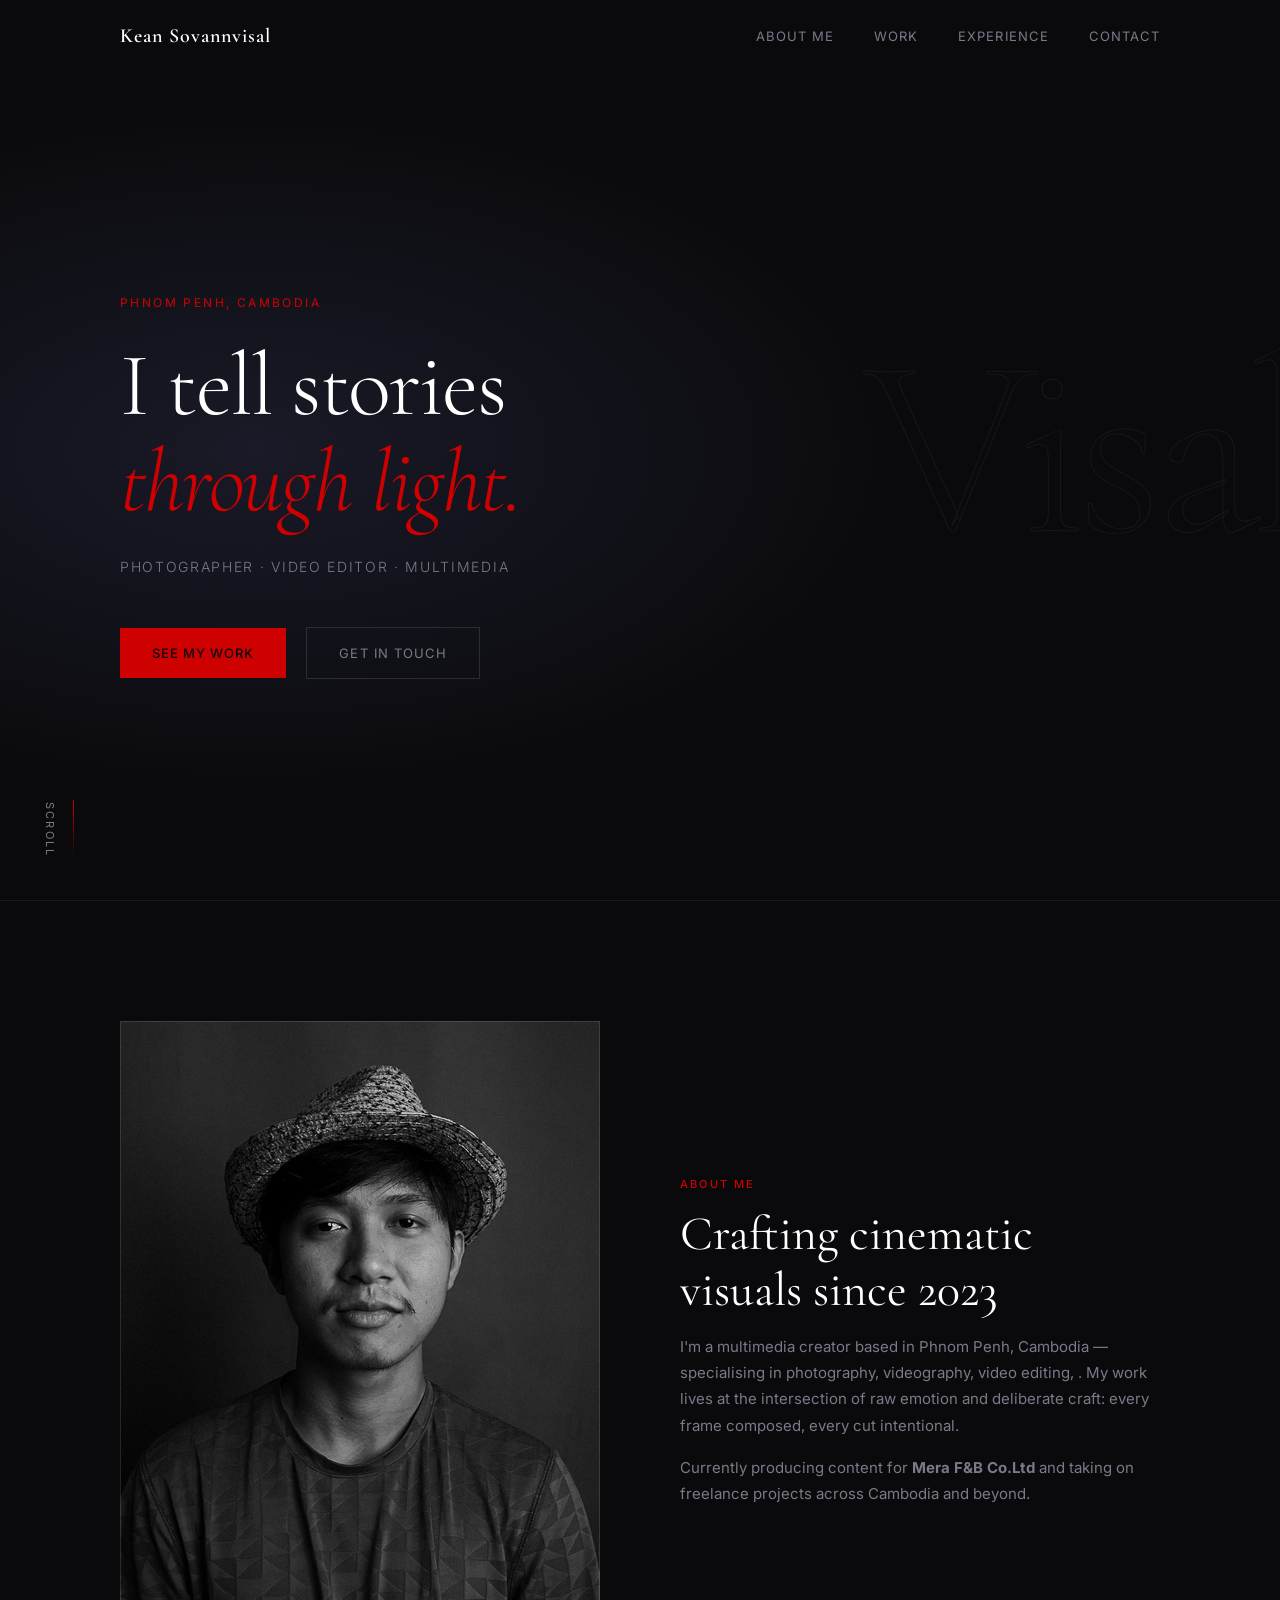
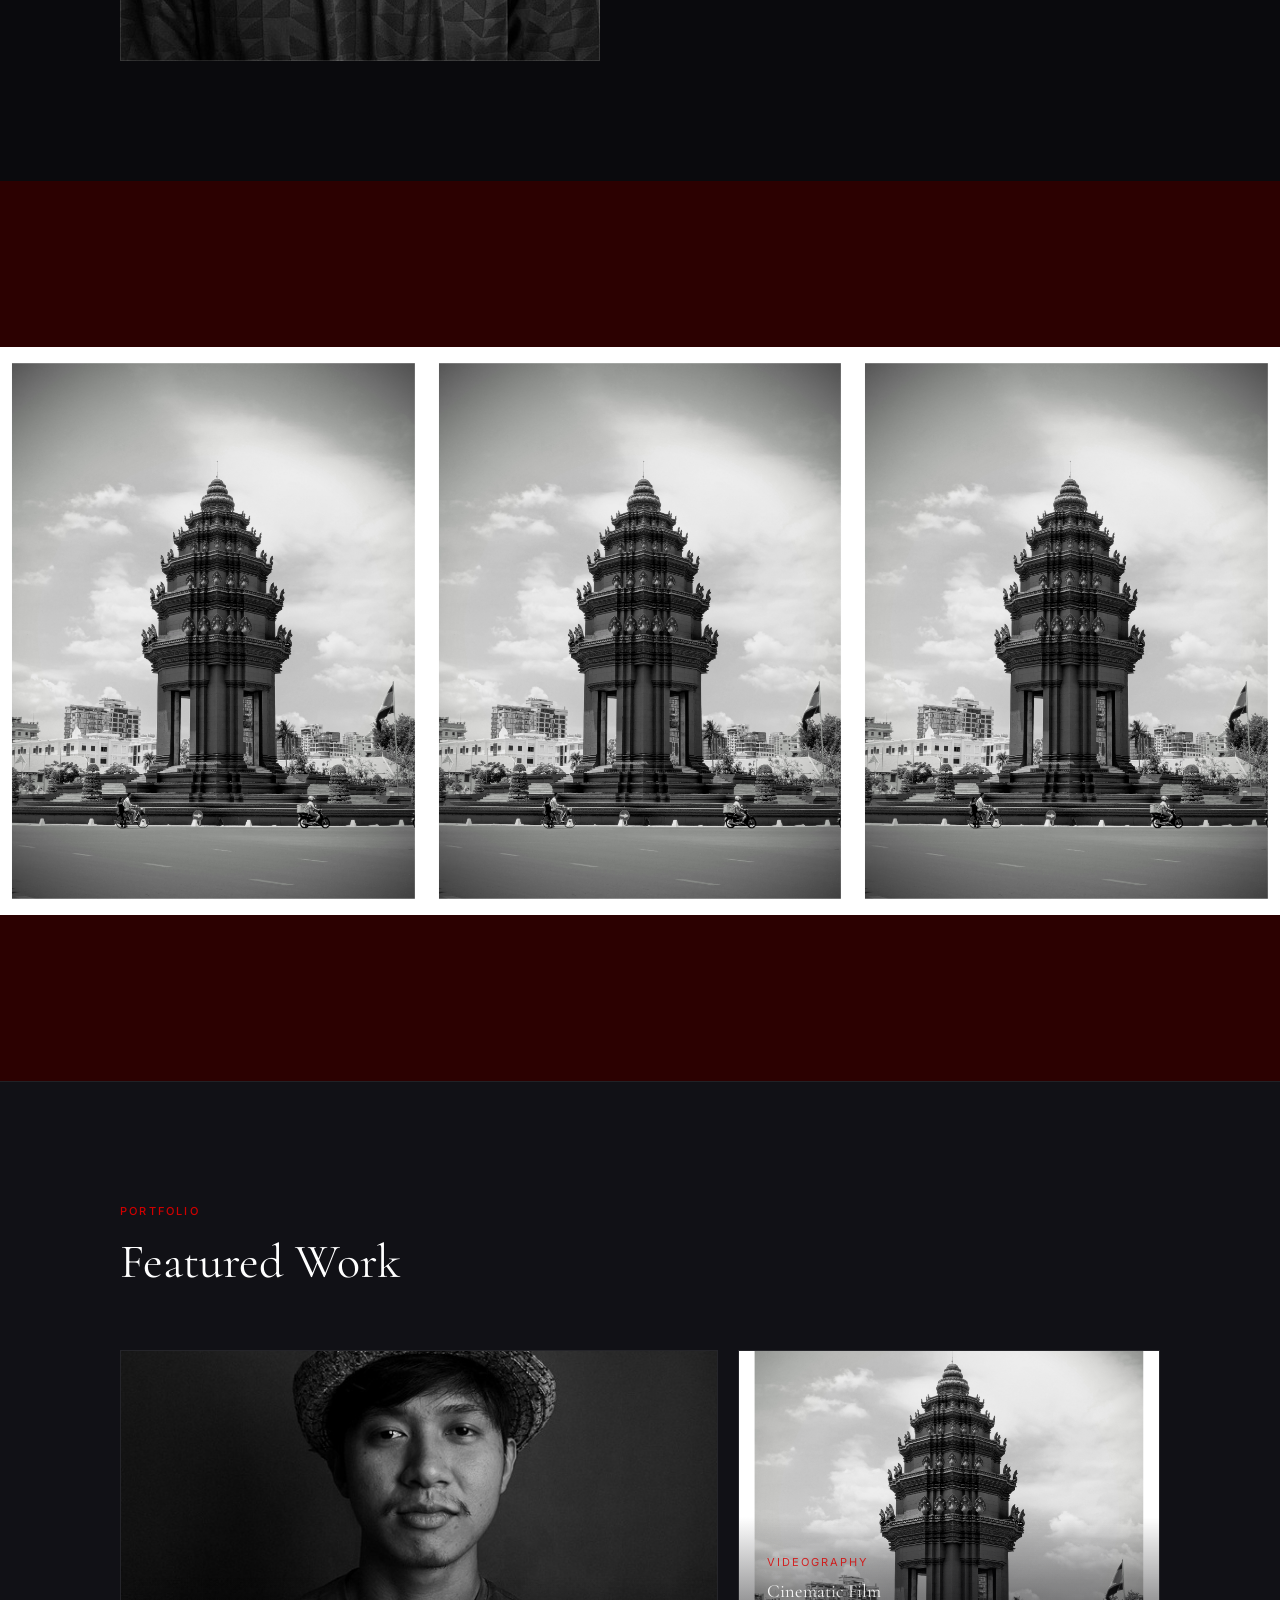
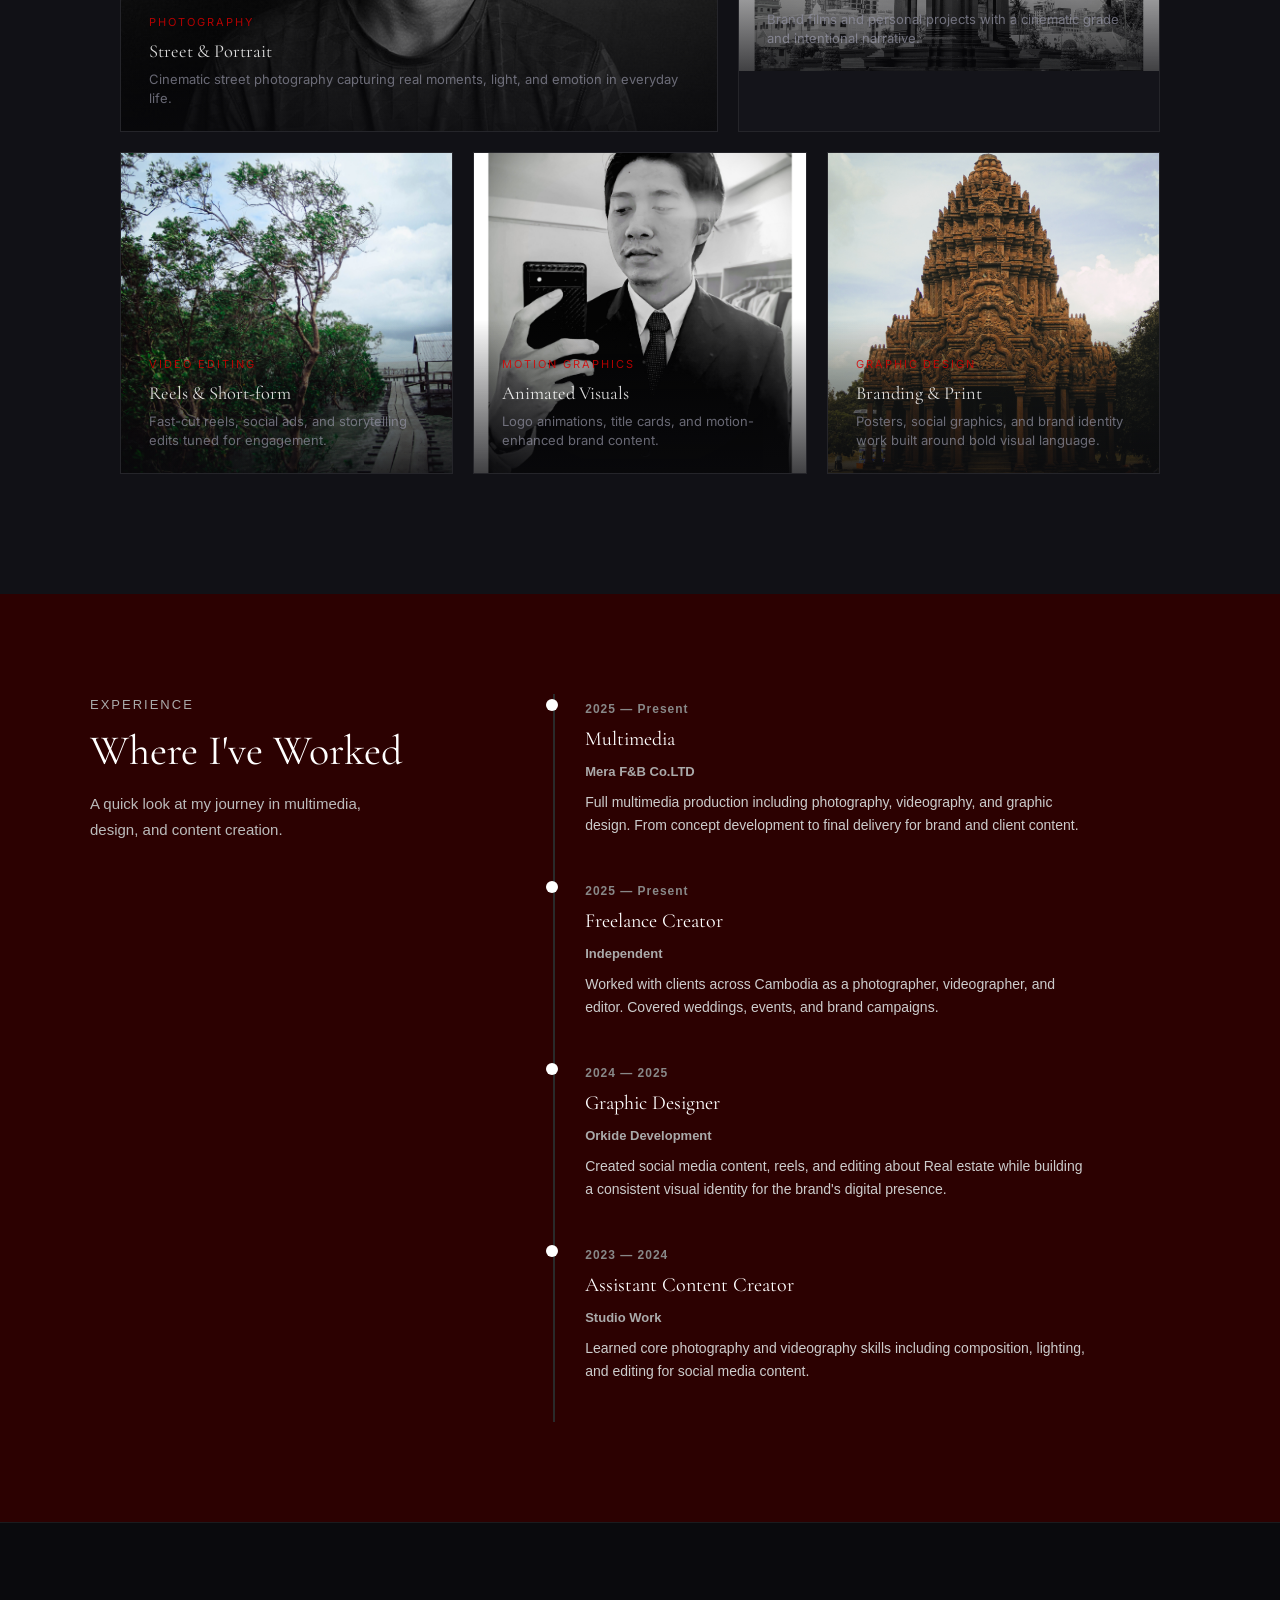
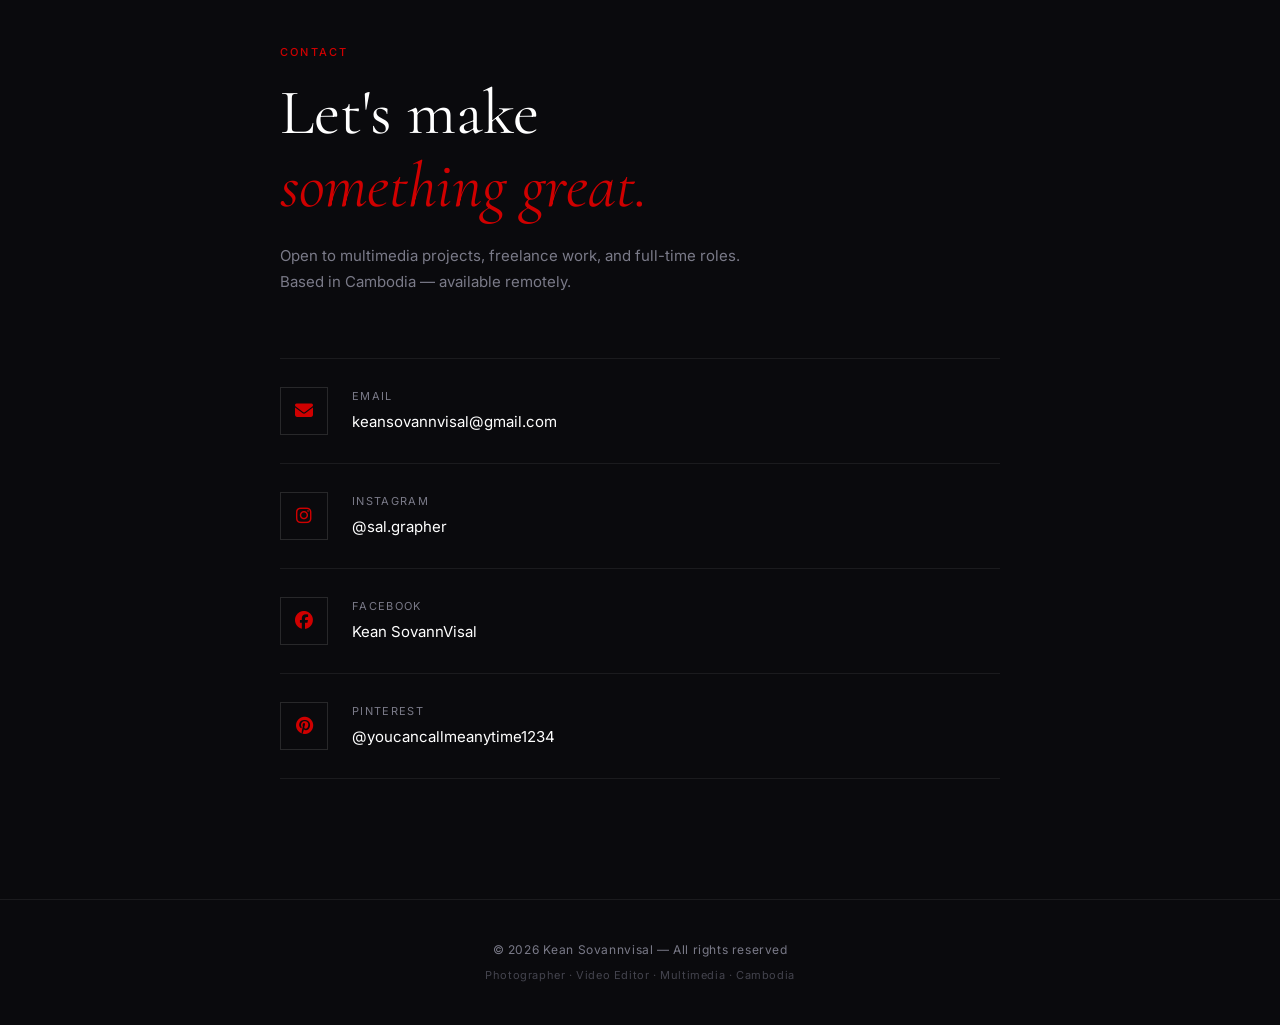
==== index.html @ 7aa65183 "Add files via upload" ====
<!DOCTYPE html>
<html lang="en">
<head>
  <meta charset="UTF-8" />
  <meta name="viewport" content="width=device-width, initial-scale=1.0" />
  <title>Kean Sovannvisal</title>
  <link rel="preconnect" href="https://fonts.googleapis.com">
  <link rel="preconnect" href="https://fonts.gstatic.com" crossorigin>
  <link href="https://fonts.googleapis.com/css2?family=Cormorant+Garamond:ital,wght@0,300;0,400;0,600;1,300;1,400&family=Inter:wght@300;400;500&display=swap" rel="stylesheet">
  <link rel="stylesheet" href="https://cdnjs.cloudflare.com/ajax/libs/font-awesome/6.5.0/css/all.min.css">
  <link rel="stylesheet" href="style.css" />
  <link rel="icon" type="image/png" href="img/sal graphy.png">
</head>
<body>

<!-- NAV -->
<header class="site-header" id="site-header">
  <div class="nav-inner">

    <a href="#home" class="nav-logo">Kean Sovannvisal</a>

    <nav class="nav-links" id="nav-links">
      <a href="#about">About Me</a>
      <a href="#work">Work</a>
      <a href="#experience">Experience</a>
      <a href="#contact">Contact</a>
    </nav>

    <button class="nav-toggle" id="nav-toggle" aria-label="Open menu">
      <span></span><span></span><span></span>
    </button>

  </div>
</header>

<!-- HERO -->
<section id="home" class="hero">
  <div class="hero-bg-text" aria-hidden="true">Visal</div>
  <div class="hero-content">
    <p class="hero-eyebrow">Phnom Penh, Cambodia</p>
    <h1 class="hero-headline">
      I tell stories<br><em>through light.</em>
    </h1>
    <p class="hero-sub">Photographer · Video Editor · Multimedia</p>
    <div class="hero-cta">
      <a href="#work" class="btn-primary">See My Work</a>
      <a href="#contact" class="btn-ghost">Get In Touch</a>
    </div>
  </div>
  <div class="hero-scroll-hint" aria-hidden="true">
    <span>scroll</span>
    <div class="scroll-line"></div>
  </div>
</section>

<!-- ABOUT (inline, minimal) -->
<section id="about" class="about-band">
  <div class="about-band-inner">
    <div class="about-img-wrap">
      <img src="img/5.jpg" alt="Kean Sovannvisal" />
    </div>
    <div class="about-copy">
      <p class="section-eyebrow">About Me</p>
      <h2>Crafting cinematic<br>visuals since 2023</h2>
      <p class="body-text">
        I'm a multimedia creator based in Phnom Penh, Cambodia — specialising in photography, videography,
        video editing, . My work lives at the intersection of raw emotion
        and deliberate craft: every frame composed, every cut intentional.
      </p>
      <p class="body-text">
        Currently producing content for <b>Mera F&B Co.Ltd</b> and taking on freelance projects
        across Cambodia and beyond.
      </p>
    </div>
  </div>
</section>

<!-- PHOTOGRAPHY HERO SECTION -->
<section id="photography" class="photo-hero">

  <div class="photo-overlay"></div>
    <div class="about-img-wrap">
      <img src="img/4.jpg" alt="Kean Sovannvisal" />
    </div>
        <div class="about-img-wrap">
      <img src="img/4.jpg" alt="Kean Sovannvisal" />
    </div>
    <div class="about-img-wrap">
      <img src="img/4.jpg" alt="Kean Sovannvisal" />
    </div>

  </div>

</section>

<!-- WORK / PORTFOLIO -->
<section id="work" class="section-work">
  <div class="section-header">
    <p class="section-eyebrow">Portfolio</p>
    <h2>Featured Work</h2>
  </div>

  <div class="work-grid">

    <!-- Photography -->
    <a href="photography.html" class="work-card work-card--wide" data-cat="Photography">
      <div class="work-card-inner">
        <div class="work-card-img">
          <img src="img/5.jpg" alt="Photography Work">
        </div>
        <div class="work-card-meta">
          <span class="work-cat">Photography</span>
          <h3>Street & Portrait</h3>
          <p>Cinematic street photography capturing real moments, light, and emotion in everyday life.</p>
        </div>
      </div>
    </a>

    <!-- Videography -->
    <a href="videography.html" class="work-card" data-cat="Videography">
      <div class="work-card-inner">
        <div class="work-card-img">
          <img src="img/4.jpg" alt="Videography Work">
        </div>
        <div class="work-card-meta">
          <span class="work-cat">Videography</span>
          <h3>Cinematic Film</h3>
          <p>Brand films and personal projects with a cinematic grade and intentional narrative.</p>
        </div>
      </div>
    </a>

    <!-- Video Editing -->
    <a href="editing.html" class="work-card" data-cat="Editing">
      <div class="work-card-inner">
        <div class="work-card-img">
          <img src="img/1.jpg" alt="Video Editing Work">
        </div>
        <div class="work-card-meta">
          <span class="work-cat">Video Editing</span>
          <h3>Reels & Short-form</h3>
          <p>Fast-cut reels, social ads, and storytelling edits tuned for engagement.</p>
        </div>
      </div>
    </a>

    <!-- Motion Graphics -->
    <a href="motion.html" class="work-card" data-cat="Motion">
      <div class="work-card-inner">
        <div class="work-card-img">
          <img src="img/3.jpg" alt="Motion Graphics Work">
        </div>
        <div class="work-card-meta">
          <span class="work-cat">Motion Graphics</span>
          <h3>Animated Visuals</h3>
          <p>Logo animations, title cards, and motion-enhanced brand content.</p>
        </div>
      </div>
    </a>

    <!-- Graphic Design -->
    <a href="design.html" class="work-card" data-cat="Design">
      <div class="work-card-inner">
        <div class="work-card-img">
          <img src="img/2.jpg" alt="Graphic Design Work">
        </div>
        <div class="work-card-meta">
          <span class="work-cat">Graphic Design</span>
          <h3>Branding & Print</h3>
          <p>Posters, social graphics, and brand identity work built around bold visual language.</p>
        </div>
      </div>
    </a>

  </div>
</section>

<!-- EXPERIENCE -->
<section id="experience" class="experience">
  <div class="experience-container">

    <!-- Left Title -->
    <div class="experience-header">
      <p class="eyebrow">Experience</p>
      <h2>Where I've Worked</h2>
      <p class="subtext">
        A quick look at my journey in multimedia, design, and content creation.
      </p>
    </div>

    <!-- Timeline -->
    <div class="timeline">

      <div class="timeline-item">
        <span class="timeline-year"><b>2025 — Present</b></span>
        <div class="timeline-content">
          <h3>Multimedia</h3>
          <span class="company"><b>Mera F&B Co.LTD</b></span>
          <p>
            Full multimedia production including photography, videography, and graphic design.
            From concept development to final delivery for brand and client content.
          </p>
        </div>
      </div>

      <div class="timeline-item">
        <span class="timeline-year"><b>2025 — Present</b></span>
        <div class="timeline-content">
          <h3>Freelance Creator</h3>
          <span class="company"><b>Independent</b></span>
          <p>
            Worked with clients across Cambodia as a photographer, videographer, and editor.
            Covered weddings, events, and brand campaigns.
          </p>
        </div>
      </div>

      <div class="timeline-item">
        <span class="timeline-year"><b>2024 — 2025</b></span>
        <div class="timeline-content">
          <h3>Graphic Designer</h3>
          <span class="company"><b>Orkide Development</b></span>
          <p>
            Created social media content, reels, and editing about Real estate while building a consistent
            visual identity for the brand's digital presence.
          </p>
        </div>
      </div>

      <div class="timeline-item">
        <span class="timeline-year"><b>2023 — 2024</b></span>
        <div class="timeline-content">
          <h3>Assistant Content Creator</h3>
          <span class="company"><b>Studio Work</b></span>
          <p>
            Learned core photography and videography skills including composition, lighting,
            and editing for social media content.
          </p>
        </div>
      </div>

    </div>

  </div>
</section>

</section>

<!-- CONTACT -->
<section id="contact" class="section-contact">
  <div class="contact-inner">
    <p class="section-eyebrow">Contact</p>
    <h2>Let's make<br><em>something great.</em></h2>
    <p class="contact-sub">Open to multimedia projects, freelance work, and full-time roles. Based in Cambodia — available remotely.</p>

    <div class="contact-links">

      <a href="keansovannvisal@gmail.com" class="contact-link">
        <div class="contact-link-icon"><i class="fa-solid fa-envelope"></i></div>
        <div>
          <p class="contact-link-label">Email</p>
          <p class="contact-link-val">keansovannvisal@gmail.com</p>
        </div>
      </a>

      <a href="https://www.instagram.com/sal.grapher" class="contact-link" target="_blank" rel="noopener">
        <div class="contact-link-icon"><i class="fa-brands fa-instagram"></i></div>
        <div>
          <p class="contact-link-label">Instagram</p>
          <p class="contact-link-val">@sal.grapher</p>
        </div>
      </a>

      <a href="https://web.facebook.com/Mr.Visal.Jr/" class="contact-link" target="_blank" rel="noopener">
        <div class="contact-link-icon"><i class="fa-brands fa-facebook"></i></div>
        <div>
          <p class="contact-link-label">Facebook</p>
          <p class="contact-link-val">Kean SovannVisal</p>
        </div>
      </a>

      <a href="https://www.pinterest.com/youcancallmeanytime1234/" class="contact-link" target="_blank" rel="noopener">
        <div class="contact-link-icon"><i class="fa-brands fa-pinterest"></i></div>
        <div>
          <p class="contact-link-label">Pinterest</p>
          <p class="contact-link-val">@youcancallmeanytime1234</p>
        </div>
      </a>

    </div>
  </div>
</section>

<!-- FOOTER -->
<footer class="site-footer">
  <p>© 2026 Kean Sovannvisal — All rights reserved</p>
  <p class="footer-tagline">Photographer · Video Editor · Multimedia · Cambodia</p>
</footer>

<script src="script.js"></script>
</body>
</html>
---- style.css ----
/* ============================================================
   RESET & BASE
   ============================================================ */
*, *::before, *::after {
  margin: 0;
  padding: 0;
  box-sizing: border-box;
}

:root {
  --black:       #0a0a0d;
  --ink:         #111116;
  --surface:     #14141a;
  --surface-2:   #1c1c24;
  --border:      rgba(255, 255, 255, 0.07);
  --border-mid:  rgba(255, 255, 255, 0.12);
  --gold:        #cf0000;
  --gold-dim:    rgba(200, 169, 110, 0.15);
  --white:       #ffffff;
  --muted:       #7a7a88;
  --text:        #d4d4dc;

  --font-display: 'Cormorant Garamond', Georgia, serif;
  --font-body:    'Inter', system-ui, sans-serif;

  --max-w: 1120px;
  --nav-h: 72px;
}

html {
  scroll-behavior: smooth;
  -webkit-font-smoothing: antialiased;
}

body {
  background: var(--black);
  color: var(--text);
  font-family: var(--font-body);
  font-size: 16px;
  line-height: 1.7;
  overflow-x: hidden;
}

img { display: block; width: 100%; height: 100%; object-fit: cover; }
a { text-decoration: none; color: inherit; }

/* ============================================================
   TYPOGRAPHY HELPERS
   ============================================================ */
.section-eyebrow {
  font-family: var(--font-body);
  font-size: 11px;
  font-weight: 500;
  letter-spacing: 0.2em;
  text-transform: uppercase;
  color: var(--gold);
  margin-bottom: 14px;
}

h2 {
  font-family: var(--font-display);
  font-size: clamp(2rem, 4vw, 3rem);
  font-weight: 400;
  color: var(--white);
  line-height: 1.15;
}

h2 em {
  font-style: italic;
  color: var(--gold);
}

h3 {
  font-family: var(--font-display);
  font-size: 1.35rem;
  font-weight: 400;
  color: var(--white);
  line-height: 1.3;
}

.body-text {
  color: var(--muted);
  font-size: 15px;
  line-height: 1.75;
  margin-top: 16px;
}

/* ============================================================
   NAVIGATION
   ============================================================ */
.site-header {
  position: fixed;
  top: 0; left: 0;
  width: 100%;
  z-index: 100;
  transition: background 0.4s, border-color 0.4s;
  border-bottom: 1px solid transparent;
}

.site-header.scrolled {
  background: rgba(10, 10, 13, 0.88);
  backdrop-filter: blur(16px);
  -webkit-backdrop-filter: blur(16px);
  border-color: var(--border);
}

.nav-inner {
  max-width: var(--max-w);
  margin: auto;
  padding: 0 40px;
  height: var(--nav-h);
  display: flex;
  align-items: center;
  justify-content: space-between;
}

.nav-logo {
  font-family: var(--font-display);
  font-size: 20px;
  font-weight: 600;
  letter-spacing: 0.05em;
  color: var(--white);
  transition: color 0.2s;
}

.nav-logo:hover { color: var(--gold); }

.nav-links {
  display: flex;
  gap: 40px;
}

.nav-links a {
  font-size: 13px;
  font-weight: 400;
  letter-spacing: 0.08em;
  text-transform: uppercase;
  color: var(--muted);
  position: relative;
  transition: color 0.25s;
}

.nav-links a::after {
  content: '';
  position: absolute;
  bottom: -4px; left: 0;
  width: 0; height: 1px;
  background: var(--gold);
  transition: width 0.3s;
}

.nav-links a:hover { color: var(--white); }
.nav-links a:hover::after { width: 100%; }
.nav-links a.active { color: var(--white); }
.nav-links a.active::after { width: 100%; }

.nav-toggle {
  display: none;
  flex-direction: column;
  gap: 5px;
  background: none;
  border: none;
  cursor: pointer;
  padding: 4px;
}

.nav-toggle span {
  display: block;
  width: 24px; height: 1.5px;
  background: var(--white);
  transition: 0.3s;
}

/* ============================================================
   HERO
   ============================================================ */
.hero {
  position: relative;
  height: 100vh;
  min-height: 640px;
  display: flex;
  align-items: center;
  overflow: hidden;
  background: radial-gradient(ellipse 80% 60% at 20% 50%, #1a1a28 0%, var(--black) 65%);
}

.hero-bg-text {
  position: absolute;
  right: -2vw;
  top: 50%;
  transform: translateY(-50%);
  font-family: var(--font-display);
  font-size: clamp(120px, 20vw, 260px);
  font-weight: 300;
  letter-spacing: -0.04em;
  color: transparent;
  -webkit-text-stroke: 1px rgba(200, 169, 110, 0.08);
  white-space: nowrap;
  pointer-events: none;
  user-select: none;
}

.hero-content {
  max-width: var(--max-w);
  width: 100%;
  margin: auto;
  padding: 0 40px;
  padding-top: var(--nav-h);
  position: relative;
  z-index: 2;
}

.hero-eyebrow {
  font-size: 12px;
  font-weight: 400;
  letter-spacing: 0.2em;
  text-transform: uppercase;
  color: var(--gold);
  margin-bottom: 24px;
  opacity: 0;
  animation: fadeUp 0.8s 0.2s forwards;
}

.hero-headline {
  font-family: var(--font-display);
  font-size: clamp(3rem, 7vw, 6rem);
  font-weight: 300;
  line-height: 1.08;
  color: var(--white);
  letter-spacing: -0.02em;
  margin-bottom: 24px;
  opacity: 0;
  animation: fadeUp 0.9s 0.35s forwards;
}

.hero-headline em {
  font-style: italic;
  color: var(--gold);
}

.hero-sub {
  font-size: 14px;
  font-weight: 300;
  letter-spacing: 0.12em;
  text-transform: uppercase;
  color: var(--muted);
  margin-bottom: 48px;
  opacity: 0;
  animation: fadeUp 0.9s 0.5s forwards;
}

.hero-cta {
  display: flex;
  gap: 20px;
  align-items: center;
  opacity: 0;
  animation: fadeUp 0.9s 0.65s forwards;
}

.btn-primary {
  display: inline-block;
  padding: 14px 32px;
  background: var(--gold);
  color: var(--black);
  font-size: 13px;
  font-weight: 500;
  letter-spacing: 0.08em;
  text-transform: uppercase;
  transition: background 0.25s, transform 0.2s;
}

.btn-primary:hover {
  background: #e0c07e;
  transform: translateY(-2px);
}

.btn-ghost {
  display: inline-block;
  padding: 14px 32px;
  border: 1px solid var(--border-mid);
  color: var(--muted);
  font-size: 13px;
  font-weight: 400;
  letter-spacing: 0.08em;
  text-transform: uppercase;
  transition: border-color 0.25s, color 0.25s, transform 0.2s;
}

.btn-ghost:hover {
  border-color: var(--gold);
  color: var(--white);
  transform: translateY(-2px);
}

.hero-scroll-hint {
  position: absolute;
  bottom: 40px;
  left: 40px;
  display: flex;
  align-items: center;
  gap: 14px;
  opacity: 0;
  animation: fadeUp 1s 1s forwards;
}

.hero-scroll-hint span {
  font-size: 11px;
  letter-spacing: 0.2em;
  text-transform: uppercase;
  color: var(--muted);
  writing-mode: vertical-rl;
}

.scroll-line {
  width: 1px;
  height: 60px;
  background: linear-gradient(to bottom, var(--gold), transparent);
  animation: scrollPulse 2s 1.5s infinite;
}

/* ============================================================
   ABOUT BAND
   ============================================================ */
.about-band {
  padding: 120px 0;
  border-top: 1px solid var(--border);
}

.about-band-inner {
  max-width: var(--max-w);
  margin: auto;
  padding: 0 40px;
  display: grid;
  grid-template-columns: 1fr 1fr;
  gap: 80px;
  align-items: center;
}

.about-img-wrap {
  position: relative;
  aspect-ratio: 3/4;
  overflow: hidden;
}

.about-img-wrap img {
  width: 100%;
  height: 100%;
  object-fit: cover;
  filter: grayscale(20%);
  transition: filter 0.5s;
}

.about-img-wrap:hover img { filter: grayscale(0%); }

.about-img-wrap::before {
  content: '';
  position: absolute;
  inset: 0;
  border: 1px solid var(--border-mid);
  z-index: 2;
  pointer-events: none;
}

.about-copy h2 { margin-bottom: 8px; }

/* ============================================================
   photography
   ============================================================ */

/* FULL BACKGROUND SECTION */
.photo-hero{
    position:relative;
    min-height:100vh;

    background-image:url("images/bg-photo.jpg");
    background-size:cover;
    background-position:center;

    display:flex;
    align-items:center;
}

/* RED CINEMATIC OVERLAY */
.photo-overlay{
    position:absolute;
    inset:0;
    background-color: #2c0101;
    
}

/* CONTENT ON TOP */
.photo-content{
    position:relative;
    z-index:2;
    text-align:center;
}

.photo-content h2{
    font-size:40px;
    color:#ff2b2b;
    margin-bottom:10px;
}

.photo-content p{
    color:#ccc;
    margin-bottom:40px;
}

/* IMAGE CARDS */
.photo-cards{
    position:relative;
    height:420px;
    display:flex;
    justify-content:center;
    align-items:center;
}

/* base card style */
.card{
    position:absolute;
    width:220px;
    height:320px;
    object-fit:cover;
    border-radius:14px;

    border:1px solid rgba(255,0,0,0.3);
    box-shadow:0 20px 60px rgba(0,0,0,0.6);

    transition:.4s;
}

/* positioning */
.c1{
    transform:rotate(-10deg) translateX(-120px);
    z-index:1;
}

.c2{
    transform:rotate(5deg);
    z-index:3;
}

.c3{
    transform:rotate(12deg) translateX(120px);
    z-index:2;
}

/* hover effect (center focus) */
.photo-cards:hover .card{
    transform:rotate(0deg) translateX(0);
}

.photo-cards:hover .c2{
    transform:scale(1.1);
}

/* RESPONSIVE */
@media(max-width:768px){

    .card{
        width:180px;
        height:260px;
    }

    .c1{ transform:rotate(-8deg) translateX(-80px); }
    .c3{ transform:rotate(8deg) translateX(80px); }
}
/* ============================================================
   WORK / PORTFOLIO
   ============================================================ */
.section-work {
  padding: 120px 0;
  border-top: 1px solid var(--border);
  background: var(--ink);
}

.section-header {
  max-width: var(--max-w);
  margin: 0 auto 60px;
  padding: 0 40px;
}

.work-grid {
  max-width: var(--max-w);
  margin: auto;
  padding: 0 40px;
  display: grid;
  grid-template-columns: repeat(12, 1fr);
  grid-template-rows: auto auto;
  gap: 20px;
}

.work-card {
  position: relative;
  overflow: hidden;
  cursor: pointer;
  background: var(--surface);
  border: 1px solid var(--border);
  transition: border-color 0.3s;
}

.work-card:hover { border-color: var(--gold); }
.work-card:hover .work-card-meta { opacity: 1; transform: translateY(0); }
.work-card:hover .work-card-img { transform: scale(1.04); }

.work-card--wide { grid-column: span 7; }
.work-card:not(.work-card--wide) { grid-column: span 5; }
.work-card:nth-child(n+3) { grid-column: span 4; }

.work-card-inner { position: relative; overflow: hidden; }

.work-card-img {
  height: 320px;
  width: 100%;
  transition: transform 0.5s ease;
}

.work-card--wide .work-card-img { height: 380px; }

/* Placeholder coloured images until real photos are added */
.placeholder-img--1 { background: linear-gradient(135deg, #1a1424 0%, #2d1f1a 100%); }
.placeholder-img--2 { background: linear-gradient(135deg, #141824 0%, #1a2418 100%); }
.placeholder-img--3 { background: linear-gradient(135deg, #241418 0%, #1a1424 100%); }
.placeholder-img--4 { background: linear-gradient(135deg, #181824 0%, #24181a 100%); }
.placeholder-img--5 { background: linear-gradient(135deg, #241a14 0%, #14241a 100%); }

.work-card-meta {
  position: absolute;
  bottom: 0; left: 0; right: 0;
  padding: 30px 28px 28px;
  background: linear-gradient(to top, rgba(10,10,13,0.95) 0%, transparent 100%);
  opacity: 0.85;
  transform: translateY(6px);
  transition: opacity 0.35s, transform 0.35s;
}

.work-cat {
  display: inline-block;
  font-size: 11px;
  letter-spacing: 0.18em;
  text-transform: uppercase;
  color: var(--gold);
  margin-bottom: 8px;
}

.work-card-meta h3 { font-size: 1.15rem; margin-bottom: 6px; }

.work-card-meta p {
  font-size: 13px;
  color: var(--muted);
  line-height: 1.5;
}
/* ============================================================
Experience   
============================================================ */
.experience {
  padding: 100px 20px;
  background: #2c0101;
  color: #ffffff;
  font-family: Arial, Helvetica, sans-serif;
}

.experience-container {
  max-width: 1100px;
  margin: auto;
  display: flex;
  gap: 60px;
  align-items: flex-start;
}

/* LEFT SIDE */
.experience-header {
  flex: 1;
}

.eyebrow {
  color: #aaa;
  letter-spacing: 2px;
  text-transform: uppercase;
  font-size: 13px;
  margin-bottom: 10px;
}

.experience-header h2 {
  font-size: 42px;
  margin-bottom: 15px;
  line-height: 1.2;
}

.subtext {
  color: #bbb;
  font-size: 15px;
  max-width: 300px;
}

/* TIMELINE */
.timeline {
  flex: 1.5;
  position: relative;
  padding-left: 30px;
  border-left: 2px solid #2a2a2a;
}

.timeline-item {
  margin-bottom: 40px;
  position: relative;
}

/* DOT */
.timeline-item::before {
  content: "";
  position: absolute;
  left: -39px;
  top: 5px;
  width: 12px;
  height: 12px;
  background: #fff;
  border-radius: 50%;
}

/* YEAR */
.timeline-year {
  font-size: 12px;
  color: #888;
  letter-spacing: 1px;
}

/* CONTENT */
.timeline-content h3 {
  font-size: 20px;
  margin: 5px 0;
}

.company {
  display: inline-block;
  font-size: 13px;
  color: #aaa;
  margin-bottom: 8px;
}

.timeline-content p {
  font-size: 14px;
  color: #ccc;
  line-height: 1.6;
  max-width: 500px;
}

/* RESPONSIVE */
@media (max-width: 768px) {
  .experience-container {
    flex-direction: column;
  }

  .timeline {
    border-left: 2px solid #2a2a2a;
    padding-left: 20px;
  }
}

/* ============================================================
   CONTACT
   ============================================================ */
.section-contact {
  padding: 120px 0;
  border-top: 1px solid var(--border);
}

.contact-inner {
  max-width: 800px;
  margin: auto;
  padding: 0 40px;
}

.contact-inner h2 {
  font-size: clamp(2.5rem, 5vw, 4rem);
  margin-bottom: 20px;
}

.contact-sub {
  font-size: 15px;
  color: var(--muted);
  margin-bottom: 64px;
  max-width: 480px;
}

.contact-links {
  display: flex;
  flex-direction: column;
  gap: 0;
}

.contact-link {
  display: flex;
  align-items: center;
  gap: 24px;
  padding: 28px 0;
  border-bottom: 1px solid var(--border);
  transition: padding-left 0.3s;
}

.contact-link:first-child { border-top: 1px solid var(--border); }

.contact-link:hover { padding-left: 12px; }
.contact-link:hover .contact-link-icon { background: var(--gold); color: var(--black); }

.contact-link-icon {
  width: 48px; height: 48px;
  border: 1px solid var(--border-mid);
  display: flex;
  align-items: center;
  justify-content: center;
  font-size: 18px;
  color: var(--gold);
  flex-shrink: 0;
  transition: background 0.25s, color 0.25s;
}

.contact-link-label {
  font-size: 11px;
  letter-spacing: 0.12em;
  text-transform: uppercase;
  color: var(--muted);
  margin-bottom: 3px;
}

.contact-link-val {
  font-size: 15px;
  color: var(--white);
}

/* ============================================================
   FOOTER
   ============================================================ */
.site-footer {
  text-align: center;
  padding: 40px;
  border-top: 1px solid var(--border);
  font-size: 12px;
  color: var(--muted);
  letter-spacing: 0.05em;
}

.footer-tagline {
  margin-top: 6px;
  font-size: 11px;
  color: #44444e;
}

/* ============================================================
   REVEAL ANIMATION
   ============================================================ */
.reveal {
  opacity: 0;
  transform: translateY(28px);
  transition: opacity 0.7s ease, transform 0.7s ease;
}

.reveal.visible {
  opacity: 1;
  transform: translateY(0);
}

@keyframes fadeUp {
  from { opacity: 0; transform: translateY(18px); }
  to   { opacity: 1; transform: translateY(0); }
}

@keyframes scrollPulse {
  0%, 100% { opacity: 1; }
  50%       { opacity: 0.3; }
}

/* ============================================================
   RESPONSIVE
   ============================================================ */
@media (max-width: 900px) {
  .nav-links {
    display: none;
    flex-direction: column;
    gap: 0;
    position: absolute;
    top: var(--nav-h); left: 0; right: 0;
    background: rgba(10, 10, 13, 0.97);
    border-bottom: 1px solid var(--border);
    padding: 12px 0 20px;
  }

  .nav-links.open { display: flex; }
  .nav-links a {
    padding: 14px 32px;
    font-size: 14px;
  }

  .nav-toggle { display: flex; }

  .hero-content { padding: 0 24px; padding-top: var(--nav-h); }
  .hero-scroll-hint { left: 24px; }
  .hero-bg-text { font-size: clamp(80px, 25vw, 140px); right: -5vw; }

  .about-band-inner {
    grid-template-columns: 1fr; 
    gap: 40px;
    padding: 0 24px;
  }

  .about-img-wrap { max-width: 360px; }

  .work-grid { padding: 0 24px; gap: 16px; }
  .work-card--wide { grid-column: span 12; }
  .work-card:not(.work-card--wide) { grid-column: span 12; }
  .work-card:nth-child(n+3) { grid-column: span 12; }

  .exp-inner {
    grid-template-columns: 1fr;
    gap: 40px;
    padding: 0 24px;
  }
  .exp-label h2 { position: static; }

  .tl-item { grid-template-columns: 1fr; gap: 4px; }

  .blog-grid {
    grid-template-columns: 1fr;
    padding: 0 24px;
  }

  .section-header { padding: 0 24px; }
  .contact-inner { padding: 0 24px; }
}

@media (max-width: 600px) {
  .about-band,
  .section-work,
  .section-exp,
  .section-blog,
  .section-contact { padding: 80px 0; }

  .hero-headline { font-size: clamp(2.4rem, 10vw, 3.5rem); }
  .hero-cta { flex-direction: column; align-items: flex-start; gap: 14px; }

  
}
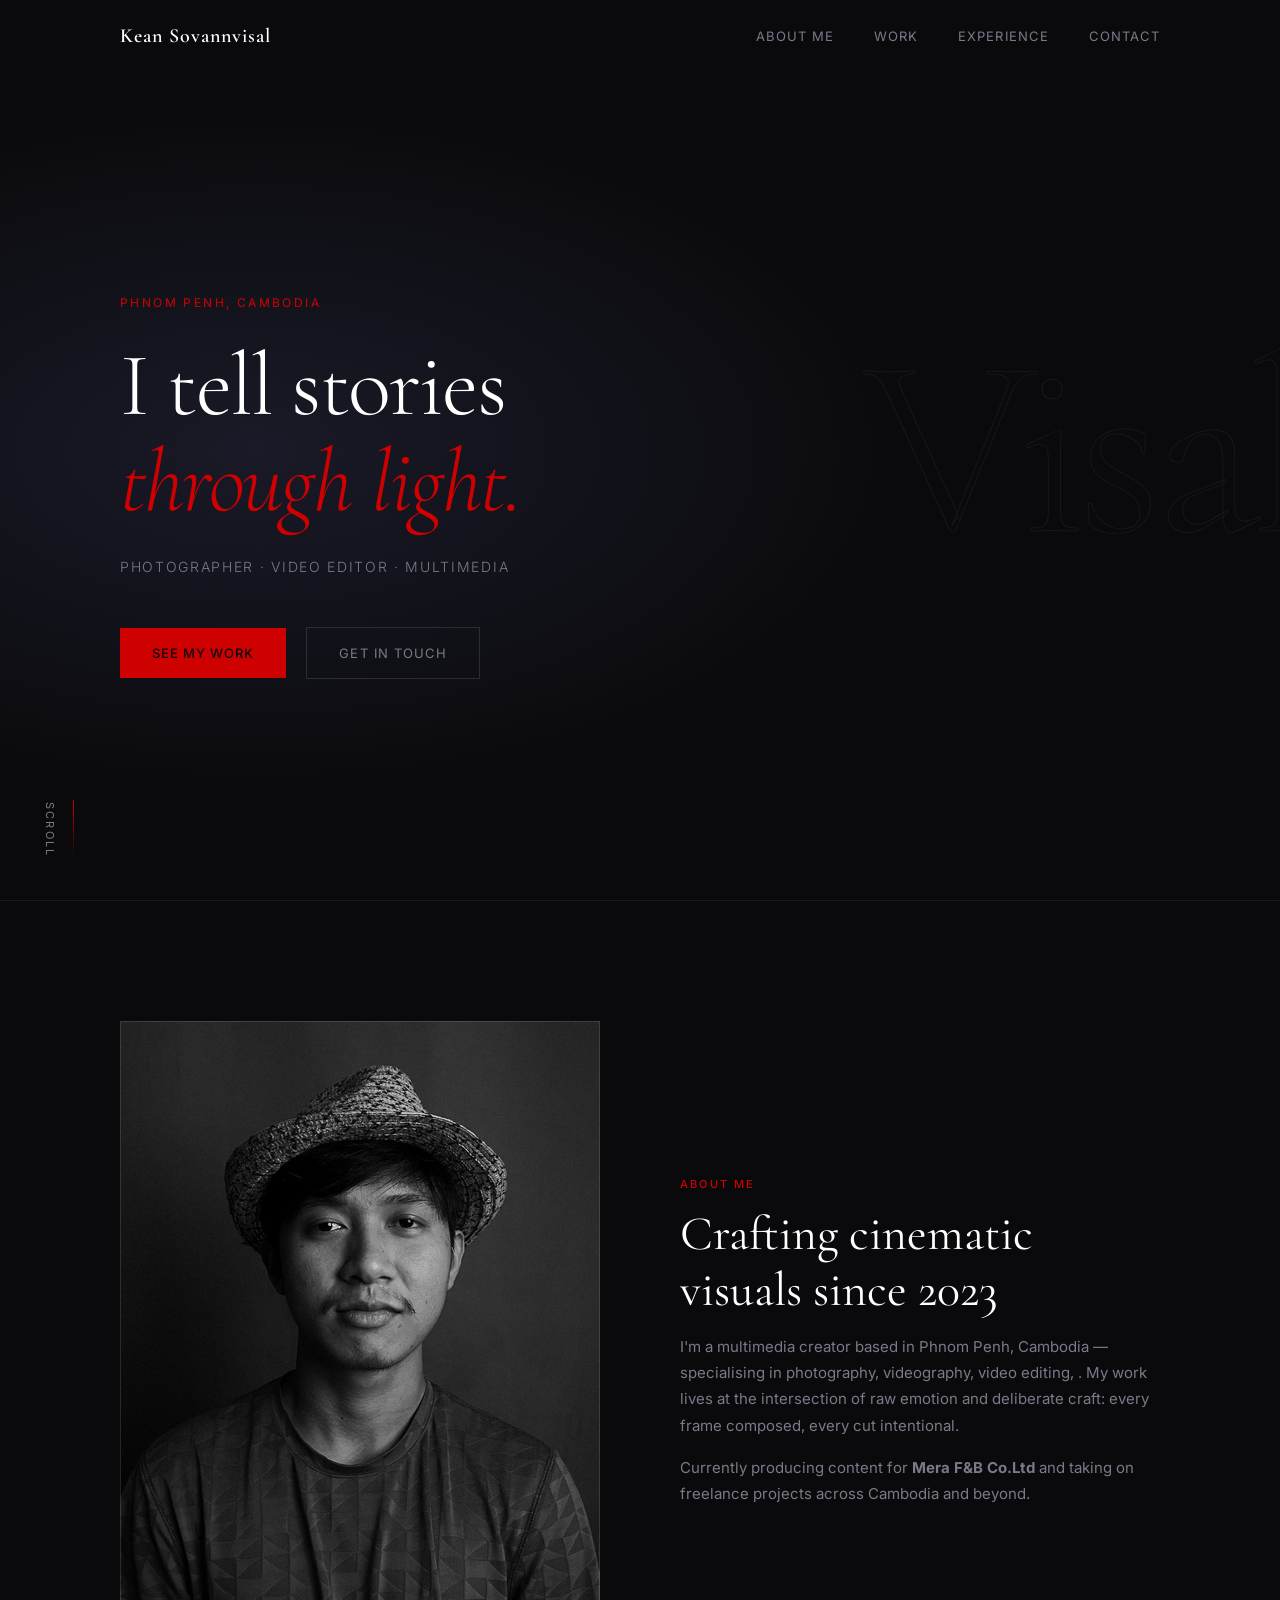
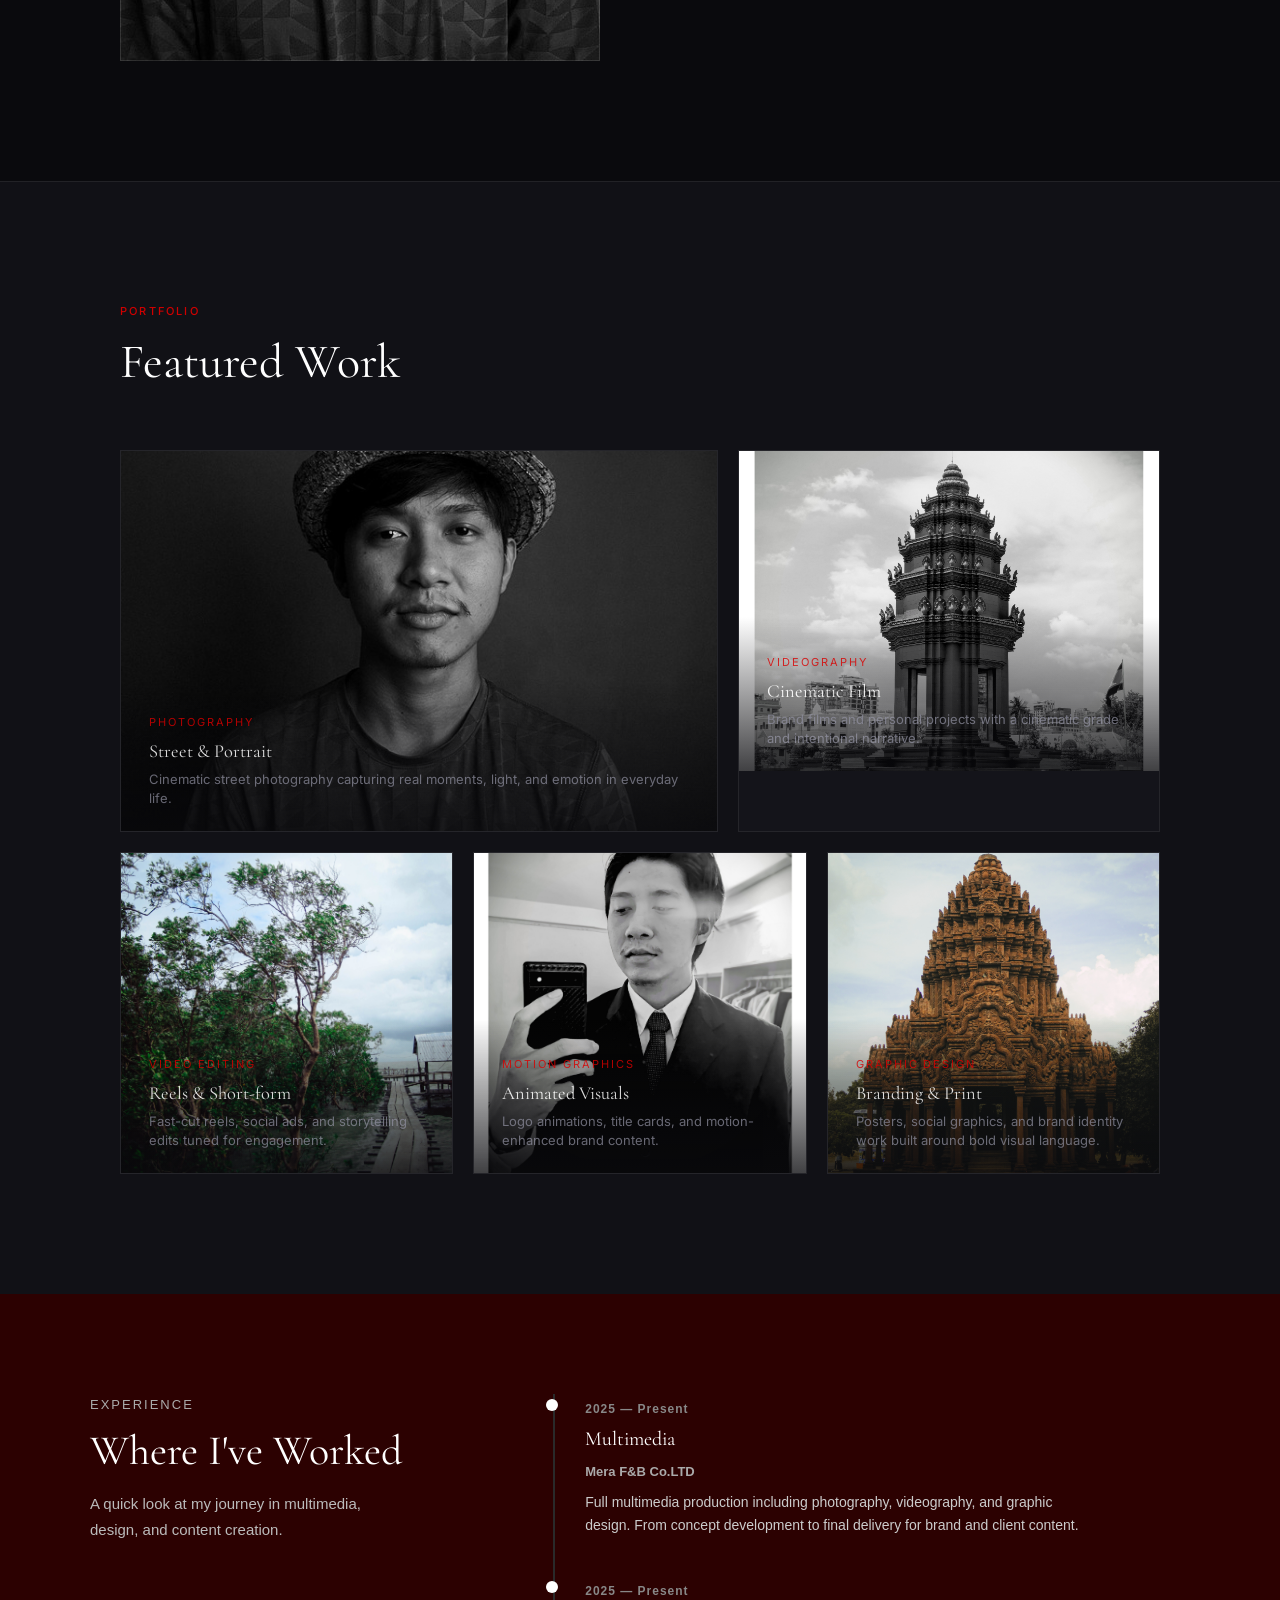
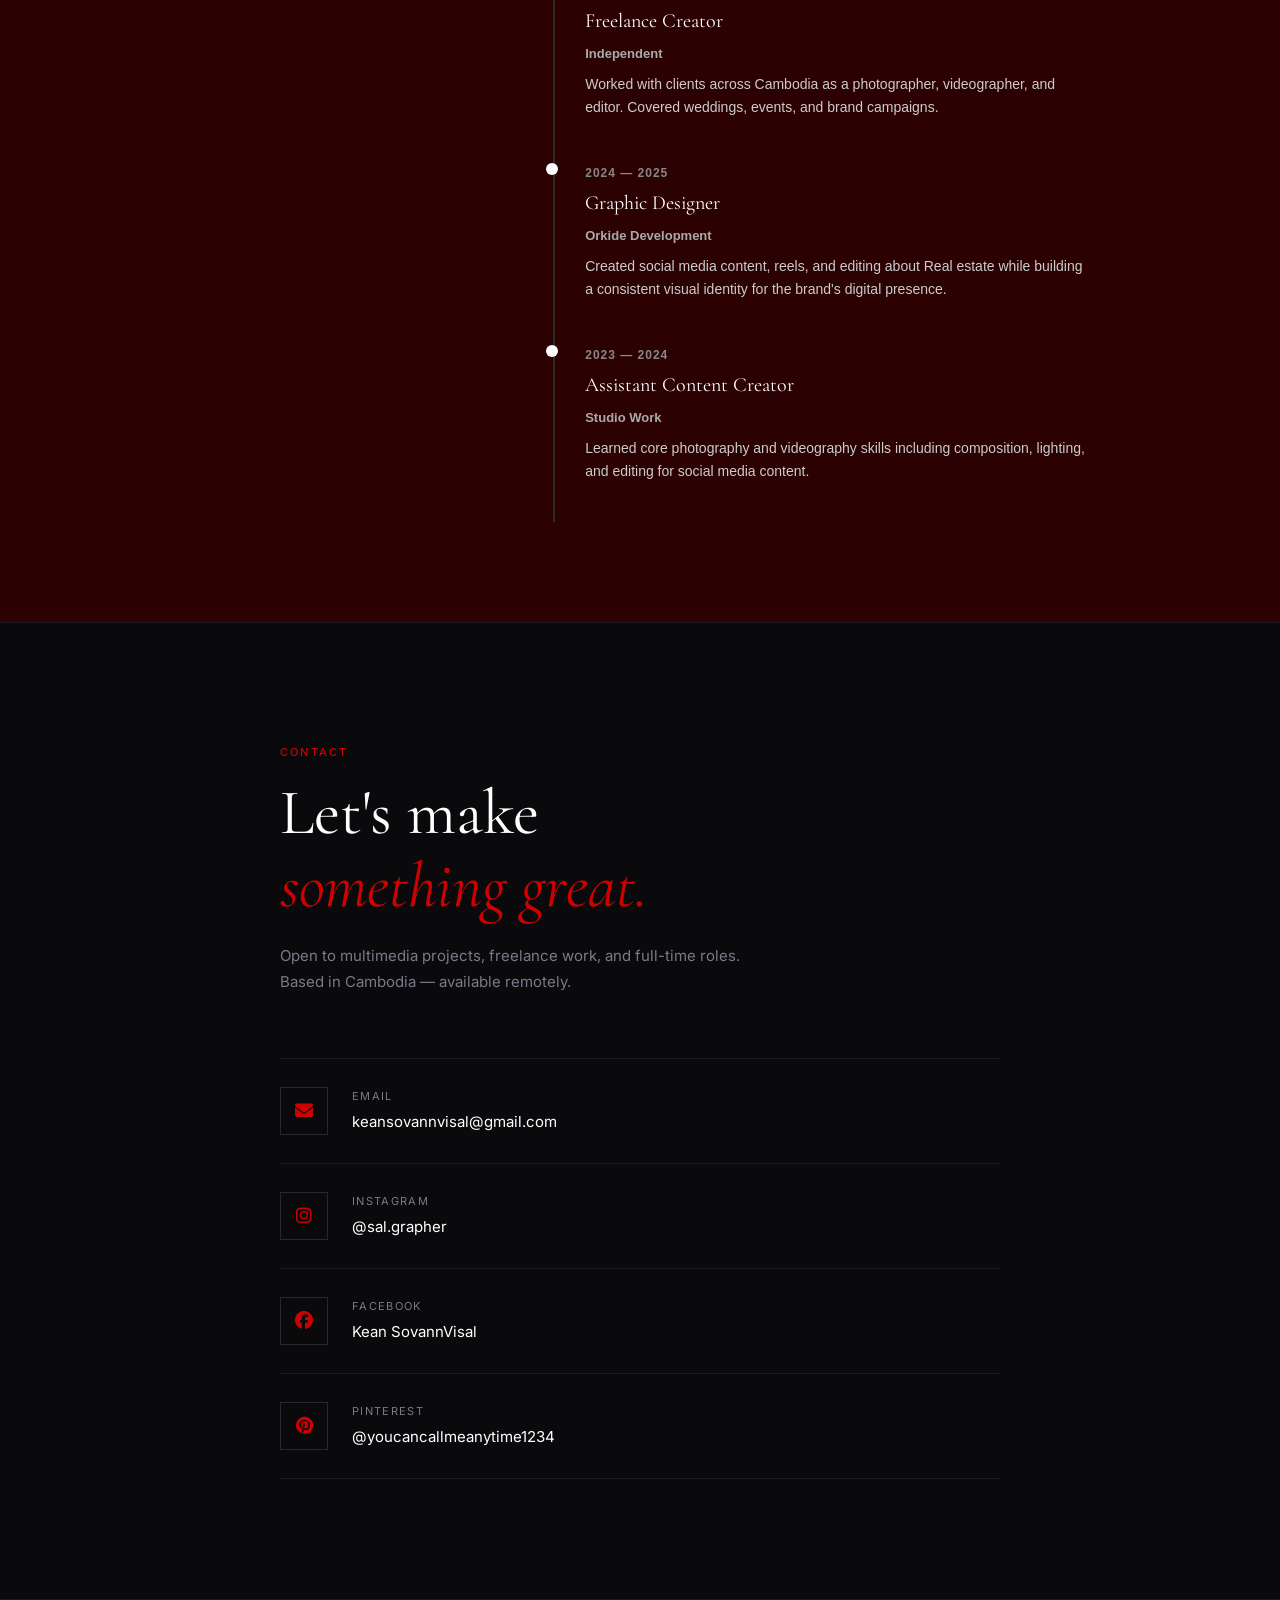
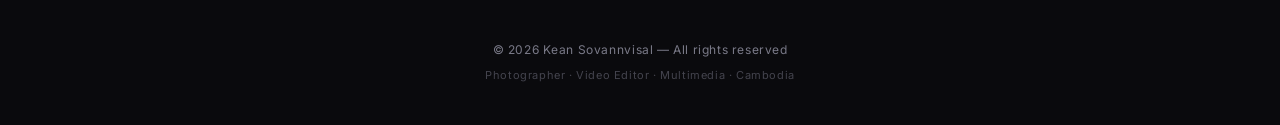
==== commit 3f581f81: "Update index.html" ====
--- a/index.html
+++ b/index.html
@@ -75,24 +75,6 @@
   </div>
 </section>
 
-<!-- PHOTOGRAPHY HERO SECTION -->
-<section id="photography" class="photo-hero">
-
-  <div class="photo-overlay"></div>
-    <div class="about-img-wrap">
-      <img src="img/4.jpg" alt="Kean Sovannvisal" />
-    </div>
-        <div class="about-img-wrap">
-      <img src="img/4.jpg" alt="Kean Sovannvisal" />
-    </div>
-    <div class="about-img-wrap">
-      <img src="img/4.jpg" alt="Kean Sovannvisal" />
-    </div>
-
-  </div>
-
-</section>
-
 <!-- WORK / PORTFOLIO -->
 <section id="work" class="section-work">
   <div class="section-header">
@@ -299,4 +281,4 @@
 
 <script src="script.js"></script>
 </body>
-</html>+</html>
--- a/style.css
+++ b/style.css
@@ -44,6 +44,8 @@
 img { display: block; width: 100%; height: 100%; object-fit: cover; }
 a { text-decoration: none; color: inherit; }
 
+body.no-scroll { overflow: hidden; }
+
 /* ============================================================
    TYPOGRAPHY HELPERS
    ============================================================ */
@@ -157,18 +159,30 @@
 .nav-toggle {
   display: none;
   flex-direction: column;
+  justify-content: center;
   gap: 5px;
   background: none;
   border: none;
   cursor: pointer;
   padding: 4px;
+  z-index: 1000;
 }
 
 .nav-toggle span {
   display: block;
   width: 24px; height: 1.5px;
   background: var(--white);
-  transition: 0.3s;
+  transition: transform 0.3s ease, opacity 0.3s ease;
+}
+
+.nav-toggle.active span:nth-child(1) {
+  transform: translateY(6.5px) rotate(45deg);
+}
+.nav-toggle.active span:nth-child(2) {
+  opacity: 0;
+}
+.nav-toggle.active span:nth-child(3) {
+  transform: translateY(-6.5px) rotate(-45deg);
 }
 
 /* ============================================================
@@ -775,19 +789,28 @@
    ============================================================ */
 @media (max-width: 900px) {
   .nav-links {
-    display: none;
+    position: fixed;
+    top: 0; right: -100%;
+    width: 70%;
+    max-width: 300px;
+    height: 100vh;
+    margin: 0;
+    background: rgba(10, 10, 13, 0.98);
+    backdrop-filter: blur(16px);
+    -webkit-backdrop-filter: blur(16px);
+    border-bottom: none;
     flex-direction: column;
-    gap: 0;
-    position: absolute;
-    top: var(--nav-h); left: 0; right: 0;
-    background: rgba(10, 10, 13, 0.97);
-    border-bottom: 1px solid var(--border);
-    padding: 12px 0 20px;
+    align-items: center;
+    justify-content: center;
+    gap: 32px;
+    padding: 0;
+    transition: right 0.4s ease;
+    z-index: 999;
   }
 
-  .nav-links.open { display: flex; }
+  .nav-links.active { right: 0; }
   .nav-links a {
-    padding: 14px 32px;
+    padding: 0;
     font-size: 14px;
   }
 
@@ -839,4 +862,6 @@
   .hero-cta { flex-direction: column; align-items: flex-start; gap: 14px; }
 
   
-}+
+  
+}
